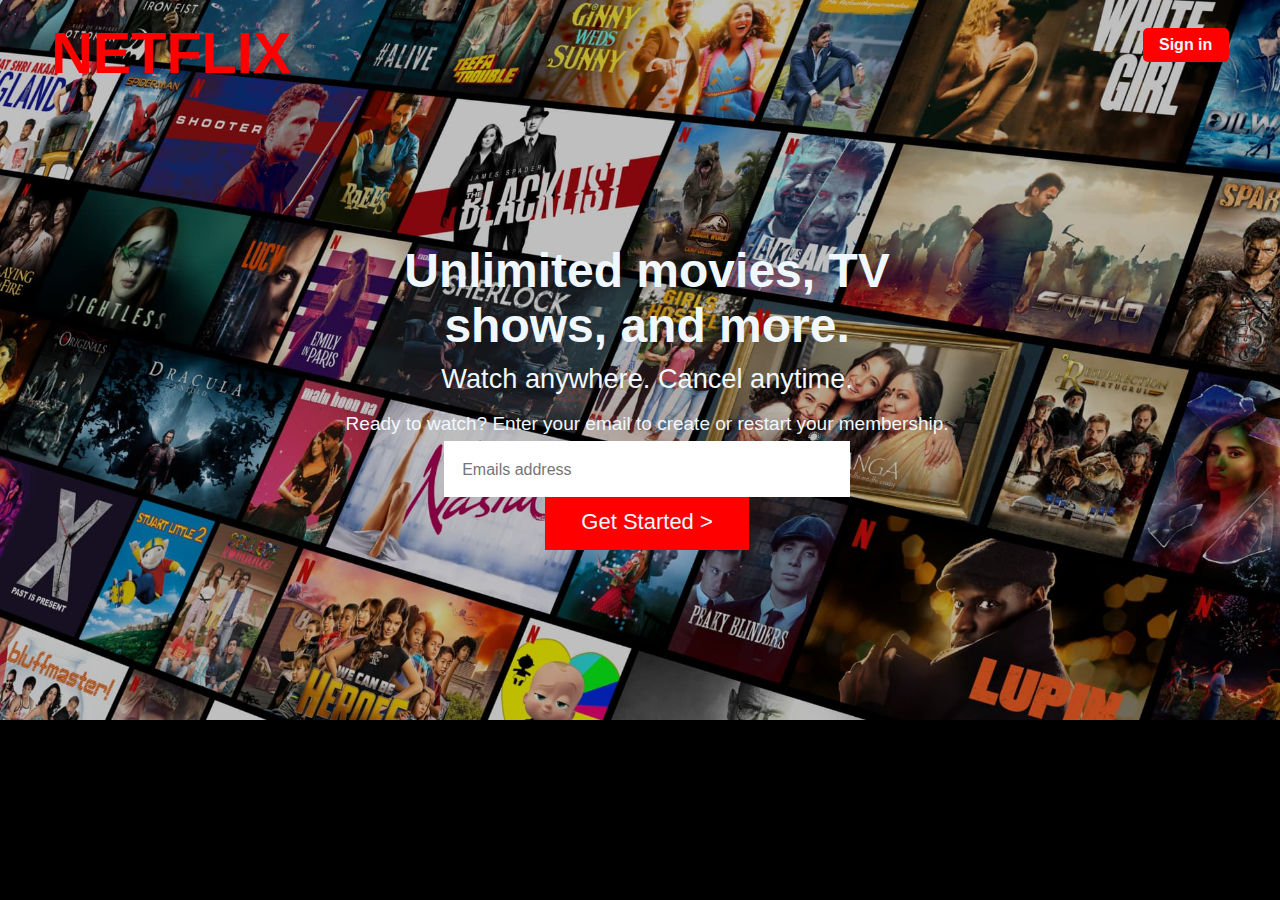
==== Project_2_Final_Exam/index.html @ 1ce71bfe "starting" ====
<!DOCTYPE html>
<html lang="en">

<head>
    <meta charset="UTF-8">
    <meta http-equiv="X-UA-Compatible" content="IE=edge">
    <meta name="viewport" content="width=device-width, initial-scale=1.0">
    <title>Netflix Pakistan - Watch TV Show, Watch Movies Online</title>
    <link rel="icon" href="images/netflix-82870.png">
    <link rel="stylesheet" href="style.css">
</head>


<div class="stater-container">

    <nav>
        <h1 class="top-left">NETFLIX</h1>
        <button class="top-right">Sign in</button>
    </nav>
    <img src="images/PK-en-20210125-popsignuptwoweeks-perspective_alpha_website_large.jpg" alt="Starter-page-image">

    <div class="center">
        <h2>Unlimited movies, TV <br> shows, and more.</h2>
        <h3>Watch anywhere. Cancel anytime.</h3>
        <p>Ready to watch? Enter your email to create or restart your membership.</p>
        <input type="email" name="email-holder" id="email" placeholder="Emails address">
        <button type="submit">Get Started > </button>
    </div>

</div>
<div></div>
<div></div>
<div></div>
<footer></footer>

<body>

</body>

</html>
---- Project_2_Final_Exam/style.css ----
*{
    margin: 0px;
    padding: 0px;
    color: aliceblue;
    box-sizing: border-box;
}
img {
  max-width: 100%;
  height: auto;
  /* filter: brightness(50%); */
}
body{
    background-color: black;
}
h1{
    display: inline;
    color: red;
}

.stater-container{
    max-width: 100%;
    height: auto;
}

nav{
    position:absolute;
    width: 96%;
    padding-top: 20px;
    padding-left: 4%;
    font-size: 1.8rem;
    font-family: sans-serif;
    font-weight: bolder;
    font-stretch: ultra-condensed;

    
}

.top-right{
    float: right;
    padding: 0.7% 1.4%;
    border-width: 0px;
    border-radius: 5px;
    font-size: 16px;
    font-weight: bold;
    margin-top: 8px;
}

button{
    background-color: red;
}

.center{
    position: absolute;
    text-align: center;
    top: 27%;
    left: 27%;
    font-family: sans-serif;
}

.center h2{
    font-size: 3rem;
}

.center h3{
    font-size: 1.7rem;
    font-weight: lighter;
    margin-top: 10px;
}

.center p{
    margin-top: 3%;
    font-size: 19px;
    margin-bottom: 1%;
}

.center input{
    border-width: 0px;
    padding: 3.3% 30% 3% 3%;
    font-size: 1rem;
}

.center button{
    border-width: 0px;
    padding: 2% 6% 2.5% 6%;
    font-size: 22px;
    
}
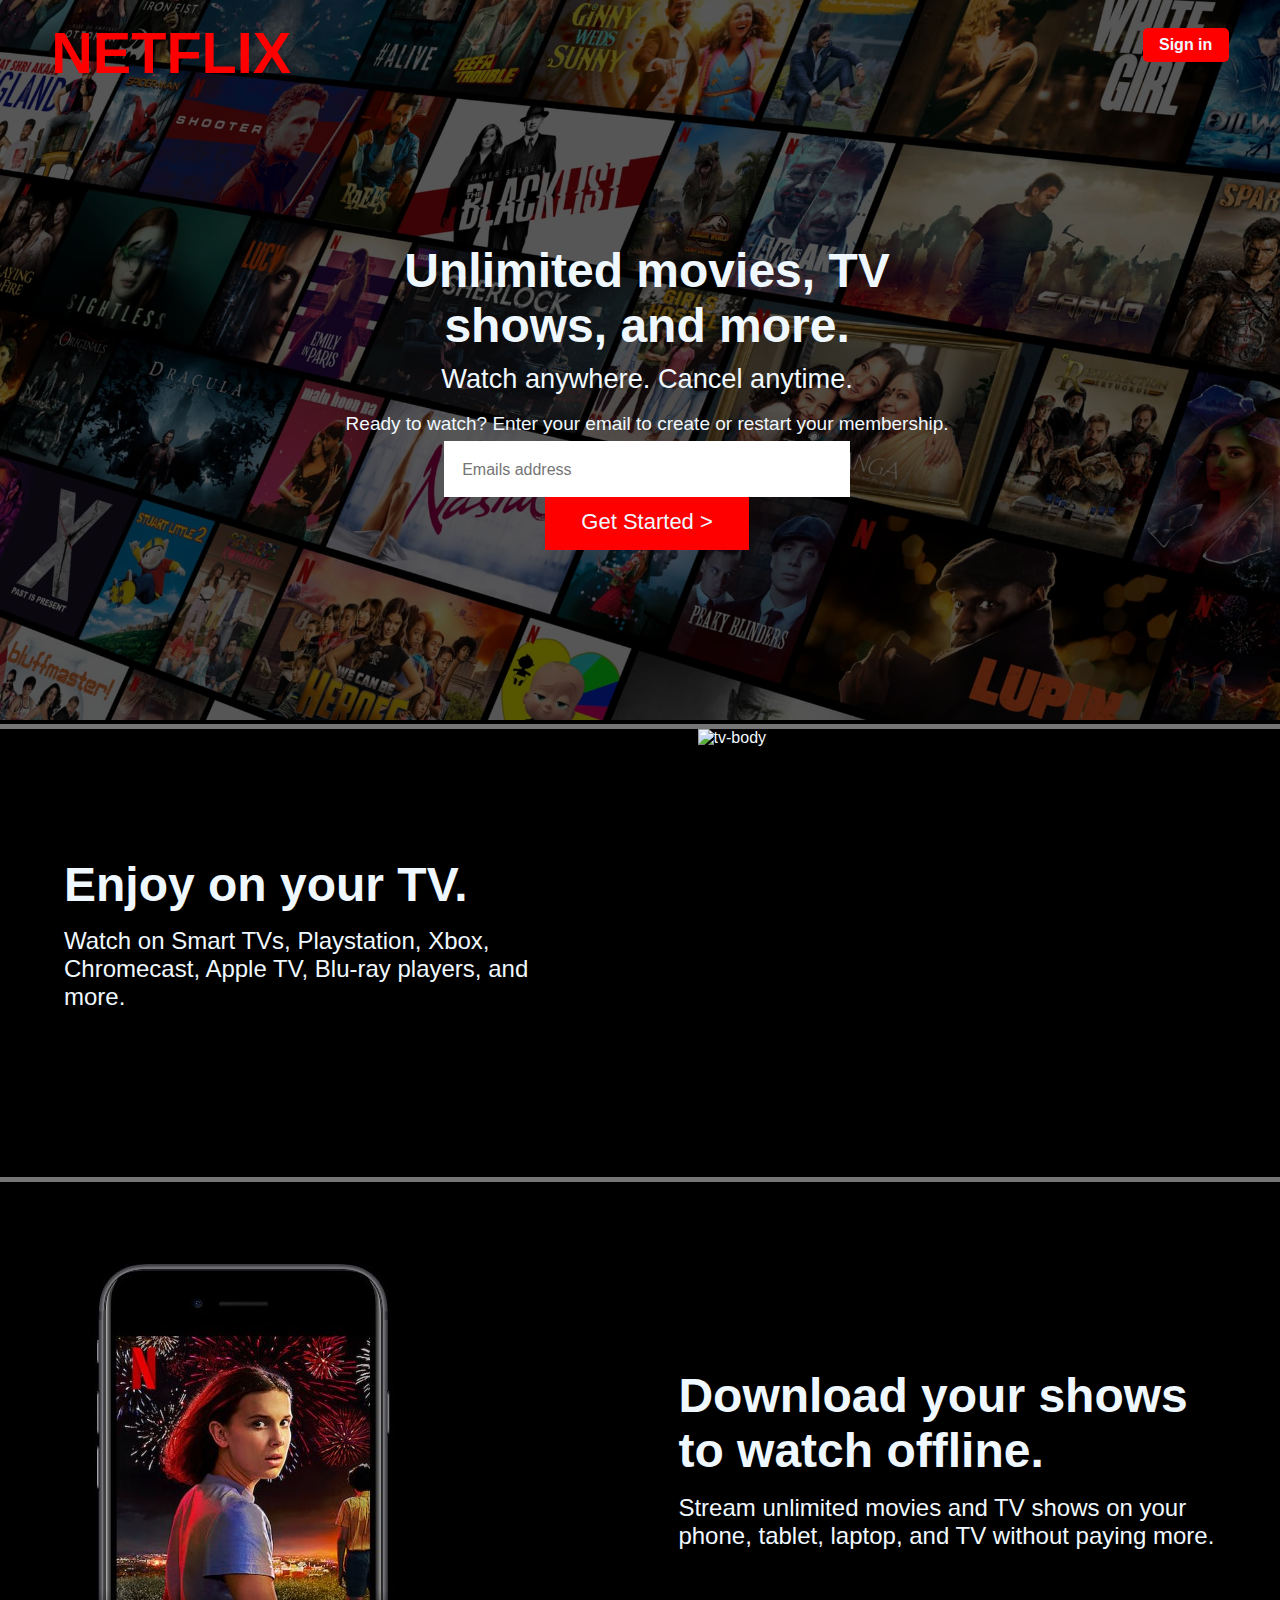
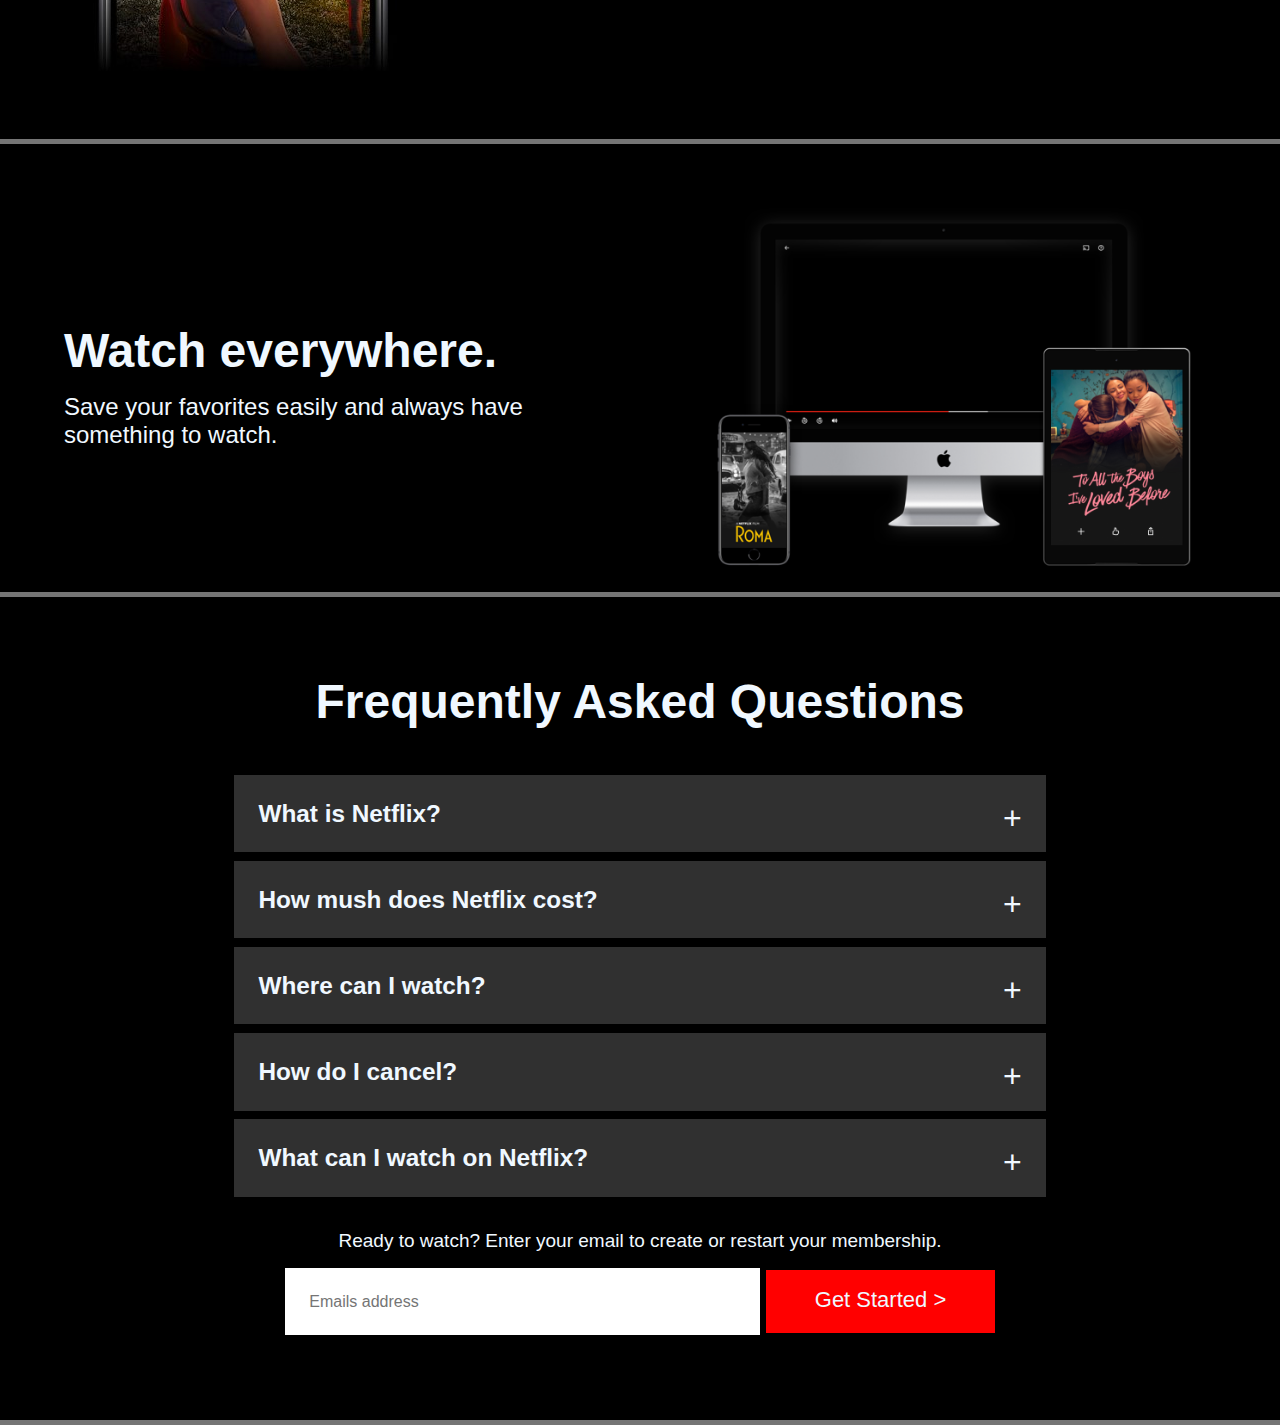
==== commit 89c34344: "starting" ====
--- a/Project_2_Final_Exam/index.html
+++ b/Project_2_Final_Exam/index.html
@@ -10,31 +10,91 @@
     <link rel="stylesheet" href="style.css">
 </head>
 
+<body>
+    <div class="stater-container">
+        <img id="backgroud-img" src="images/PK-en-20210125-popsignuptwoweeks-perspective_alpha_website_large.jpg"
+            alt="Starter-page-image">
+        <nav>
+            <h1 class="top-left">NETFLIX</h1>
+            <button class="top-right">Sign in</button>
+        </nav>
+        <div class="center">
 
-<div class="stater-container">
+            <h2>Unlimited movies, TV <br> shows, and more.</h2>
+            <h3>Watch anywhere. Cancel anytime.</h3>
+            <p>Ready to watch? Enter your email to create or restart your membership.</p>
+            <input type="email" name="email-holder" id="email" placeholder="Emails address">
+            <a href="index.html"><button type="submit">Get Started > </button></a>
+        </div>
+    </div>
+    <hr>
+    <div class="enjoy-tv">
+        <div class="left">
+            <h2>Enjoy on your TV.</h2>
+            <p>Watch on Smart TVs, Playstation, Xbox, Chromecast, Apple TV, Blu-ray players, and more.</p>
+        </div>
+        <div class="right">
+            <video autoplay loop src="videos/Netflix Pakistan - Watch TV Shows Online, Watch Movies Online.m4v"></video>
+            <img src="images/tv.png" alt="tv-body">
+        </div>
+    </div>
+    <hr>
+    <div class="mobile-tv">
+        <div class="mobile-left">
+            <img src="images/mobile-0819.jpg" alt="mobile">
+        </div>
+        <div class="mobile-right ">
+            <h2>Download your shows to watch offline.</h2>
+            <p>Stream unlimited movies and TV shows on your phone, tablet, laptop, and TV without paying more.</p>
 
-    <nav>
-        <h1 class="top-left">NETFLIX</h1>
-        <button class="top-right">Sign in</button>
-    </nav>
-    <img src="images/PK-en-20210125-popsignuptwoweeks-perspective_alpha_website_large.jpg" alt="Starter-page-image">
+        </div>
+    </div>
+    <hr>
+    <div class="enjoy-tv watch-everyware">
+        <div class="left">
+            <h2>Watch everywhere.</h2>
+            <p>Save your favorites easily and always have something to watch.</p>
+        </div>
+        <div class="right mac-tv">
+            <video autoplay loop
+                src="videos/Netflix Pakistan - Watch TV Shows Online, Watch Movies Online_2.m4v"></video>
+            <img src="images/device-pile.png" alt="mac-tv">
+        </div>
+    </div>
+    <hr>
+    <div class="FAQ">
+        <h2>Frequently Asked Questions</h2>
+        <div class="wrapper">
+            <div>
+                <h3>What is Netflix?</h3>
+                <div class="sign">+</div>
+            </div>
+            <div>
+                <h3>How mush does Netflix cost?</h3>
+                <div class="sign">+</div>
+            </div>
+            <div>
+                <h3>Where can I watch?</h3>
+                <div class="sign">+</div>
+            </div>
+            <div>
+                <h3>How do I cancel?</h3>
+                <div class="sign">+</div>
+            </div>
+            <div>
+                <h3>What can I watch on Netflix?</h3>
+                <div class="sign">+</div>
+            </div>
 
-    <div class="center">
-        <h2>Unlimited movies, TV <br> shows, and more.</h2>
-        <h3>Watch anywhere. Cancel anytime.</h3>
-        <p>Ready to watch? Enter your email to create or restart your membership.</p>
-        <input type="email" name="email-holder" id="email" placeholder="Emails address">
-        <button type="submit">Get Started > </button>
+            <p>Ready to watch? Enter your email to create or restart your membership.</p>
+            <div class="center-feild">
+                <input type="email" name="email-holder" id="email" placeholder="Emails address">
+                <a href="index.html"><button type="submit">Get Started > </button></a>
+            </div>
+        </div>
     </div>
-
-</div>
-<div></div>
-<div></div>
-<div></div>
-<footer></footer>
-
-<body>
-
+    <hr>
+    <footer></footer>
 </body>
 
 </html>--- a/Project_2_Final_Exam/style.css
+++ b/Project_2_Final_Exam/style.css
@@ -4,14 +4,18 @@
     color: aliceblue;
     box-sizing: border-box;
 }
-img {
+
+#backgroud-img {
   max-width: 100%;
   height: auto;
-  /* filter: brightness(50%); */
-}
+  filter: brightness(45%);
+}
+
 body{
     background-color: black;
-}
+    font-family: sans-serif;
+}
+
 h1{
     display: inline;
     color: red;
@@ -28,11 +32,9 @@
     padding-top: 20px;
     padding-left: 4%;
     font-size: 1.8rem;
-    font-family: sans-serif;
     font-weight: bolder;
     font-stretch: ultra-condensed;
-
-    
+    top: 0%;
 }
 
 .top-right{
@@ -49,12 +51,15 @@
     background-color: red;
 }
 
+button:hover{
+    cursor: pointer;
+}
+
 .center{
     position: absolute;
     text-align: center;
     top: 27%;
     left: 27%;
-    font-family: sans-serif;
 }
 
 .center h2{
@@ -77,11 +82,193 @@
     border-width: 0px;
     padding: 3.3% 30% 3% 3%;
     font-size: 1rem;
+    color: black;
 }
 
 .center button{
     border-width: 0px;
     padding: 2% 6% 2.5% 6%;
     font-size: 22px;
+}
+
+hr{
+    position: relative;
+    height: 5px;
+    border: 0px;
+    background-color: #757575;
+}
+
+/* .enjoy-tv{
+    position: relative;
+}
+
+.enjoy-tv .left{
+    width: 40%;
+    float: left;
+    margin-left: 5%;
+    margin-top: 10%;
+}
+
+.left h2{
+    font-size: 3rem;
+    margin-bottom: 3%;
+}
+.left p{
+    font-size: 1.5rem;
+}
+.enjoy-tv .right{
+    width: 50%;
+    float: right;
+}
+.right img{
+    width: 85%;
+    margin-left: 5%;
+}
+
+.right video{
+    position: absolute;
+    width:30% ;
+    margin-top: 6.8%;
+    margin-left: 9%;
+} */
+
+.enjoy-tv{
+    position: relative;
+    margin-bottom: 35%;
+}
+
+.enjoy-tv .left{
+    width: 40%;
+    float: left;
+    margin-left: 5%;
+    margin-top: 10%;
+}
+
+.left h2{
+    font-size: 3rem;
+    margin-bottom: 3%;
+}
+
+.left p{
+    font-size: 1.5rem;
+}
+
+.enjoy-tv .right{
+    width: 50%;
+    float: right;
+}
+
+.right video{
+    width:59% ;
+    margin-top: 11%;
+    margin-left: 20%;
+}
+
+.right img{
+    position: absolute;
+    width: 40%;
+    margin-left: -35%;
+}
+/* 2nd */
+
+.mac-tv video{
+    width:55% ;
+    margin-top: 17%;
+}
+
+.mac-tv img{
+    margin-top: 4%;
+    width: 43%;
+    margin-left: -35%;
+}
+
+.watch-everyware .left{
+    margin-top: 14%;
+}
+
+/* 3rd */
+.mobile-tv{
+    position: relative; 
+    margin-bottom: 5%;
+}
+
+.mobile-right h2{
+    font-size: 3rem;
+    margin-bottom: 3%;
+}
+
+.mobile-right p{
+    font-size: 1.5rem;
+}
+
+.mobile-right{
+    float: right;
+    width: 42%;
+    margin-right: 5%;
+    margin-top: -24%;
+}
+
+.mobile-left img{
+    margin-top: 6%;
+    margin-left: 6%;
+}
+
+/* FAQ portion*/
+.FAQ{
+    padding: 6% 5%;
+   
+}
+
+.FAQ h2{
+    font-size: 3rem;
+    text-align: center;
+}
+
+.wrapper {
+    margin: 4% 14% 0% 14%;
+}
+
+.wrapper h3, .sign {
+    display: inline;
+}
+
+.wrapper div{
+    background-color: #303030;
+    padding: 3%;
+    margin: 1%;
+    font-size: 1.3rem;
+}
+
+.wrapper .sign{
+    float: right;
+    margin: 0px;
+    padding: 0px;
+    font-size: 2rem;
+    background: none;
+}
+
+.FAQ p{
+    margin-top: 4%;
+    font-size: 19px;
+    margin-bottom: 2%;
+    text-align: center;
+}
+
+.FAQ input{
+    border-width: 0px;
+    padding: 3% 30% 3% 3%;
+    font-size: 1rem;
+    color: black;
     
 }
+.FAQ .center-feild{
+    padding: 0px;
+    background: none;
+    text-align: center;
+}
+
+.FAQ button{
+    border-width: 0px;
+    padding: 2% 6% 2.5% 6%;
+    font-size: 22px;
+}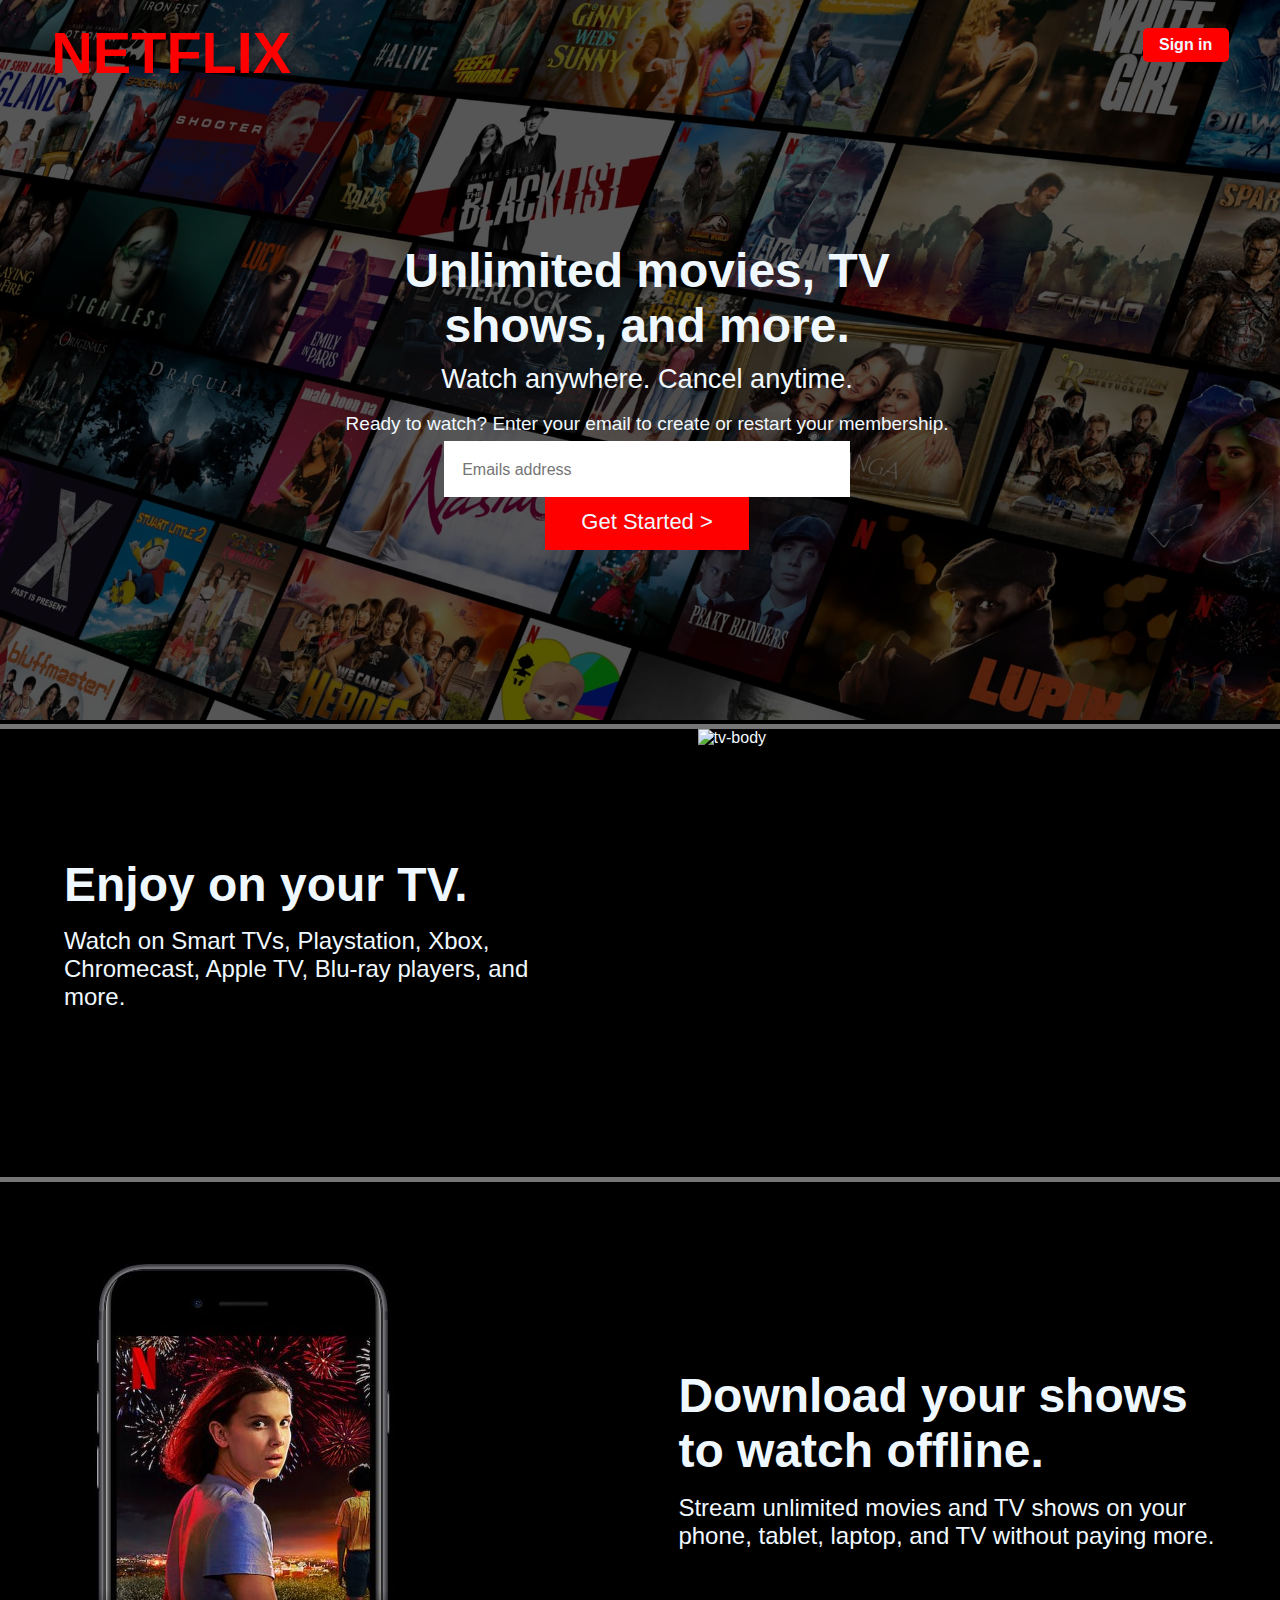
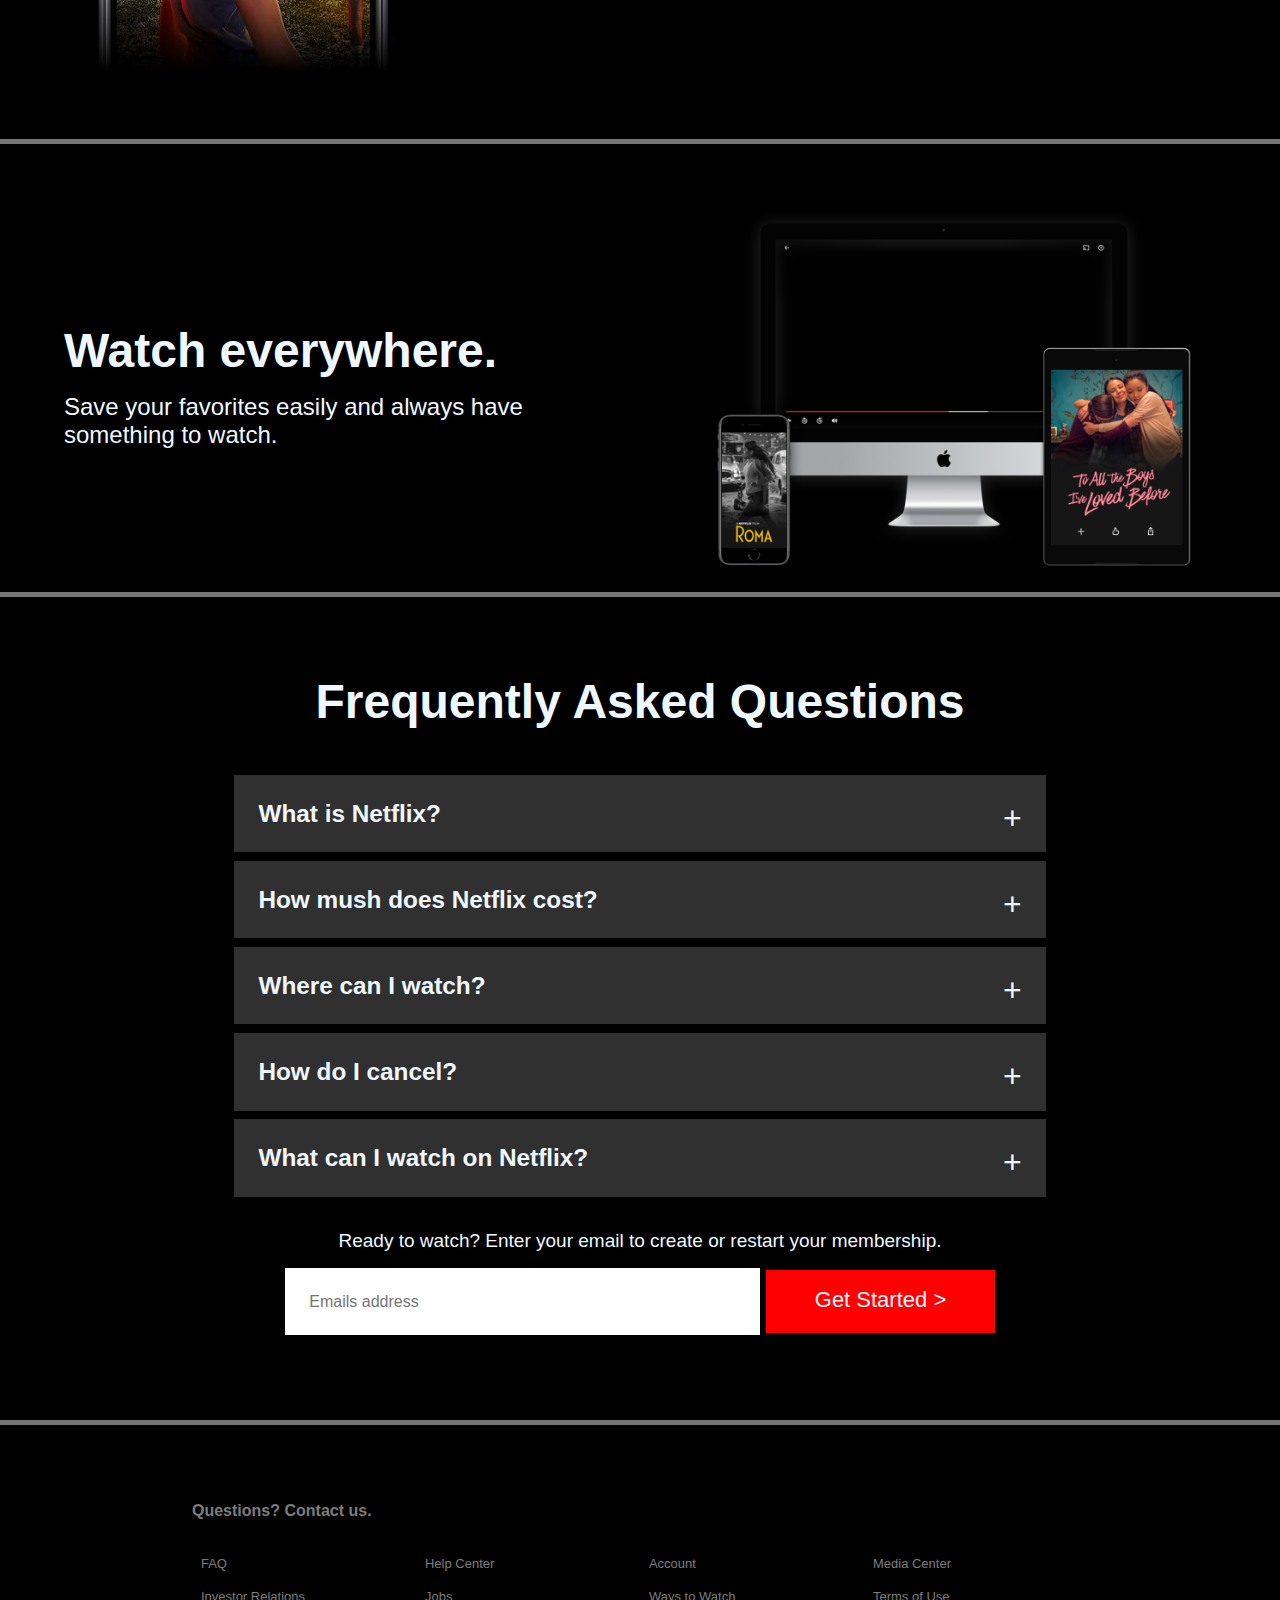
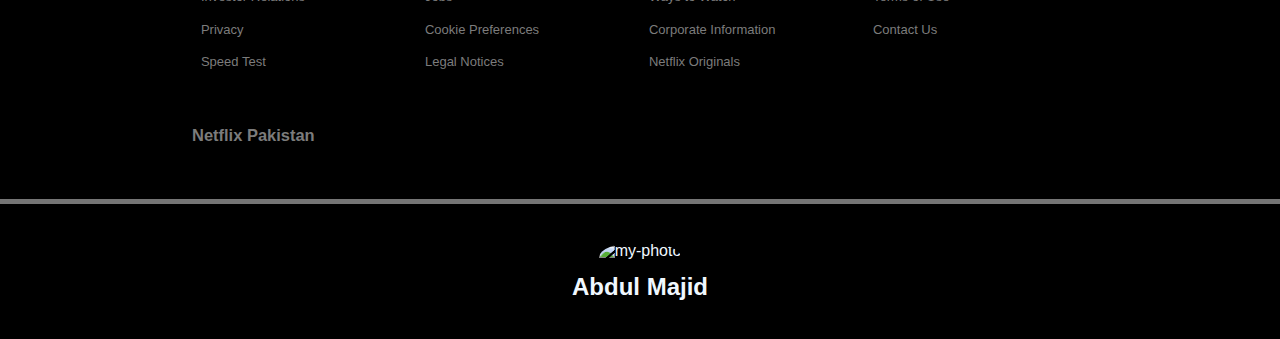
==== commit b14638a4: "Starter" ====
--- a/Project_2_Final_Exam/index.html
+++ b/Project_2_Final_Exam/index.html
@@ -11,90 +11,124 @@
 </head>
 
 <body>
-    <div class="stater-container">
-        <img id="backgroud-img" src="images/PK-en-20210125-popsignuptwoweeks-perspective_alpha_website_large.jpg"
-            alt="Starter-page-image">
-        <nav>
-            <h1 class="top-left">NETFLIX</h1>
-            <button class="top-right">Sign in</button>
-        </nav>
-        <div class="center">
+    <div class="main-content">
+        <div class="stater-container">
+            <img id="backgroud-img" src="images/PK-en-20210125-popsignuptwoweeks-perspective_alpha_website_large.jpg"
+                alt="Starter-page-image">
+            <nav>
+                <h1 class="top-left">NETFLIX</h1>
+                <button class="top-right">Sign in</button>
+            </nav>
+            <div class="center">
 
-            <h2>Unlimited movies, TV <br> shows, and more.</h2>
-            <h3>Watch anywhere. Cancel anytime.</h3>
-            <p>Ready to watch? Enter your email to create or restart your membership.</p>
-            <input type="email" name="email-holder" id="email" placeholder="Emails address">
-            <a href="index.html"><button type="submit">Get Started > </button></a>
-        </div>
-    </div>
-    <hr>
-    <div class="enjoy-tv">
-        <div class="left">
-            <h2>Enjoy on your TV.</h2>
-            <p>Watch on Smart TVs, Playstation, Xbox, Chromecast, Apple TV, Blu-ray players, and more.</p>
-        </div>
-        <div class="right">
-            <video autoplay loop src="videos/Netflix Pakistan - Watch TV Shows Online, Watch Movies Online.m4v"></video>
-            <img src="images/tv.png" alt="tv-body">
-        </div>
-    </div>
-    <hr>
-    <div class="mobile-tv">
-        <div class="mobile-left">
-            <img src="images/mobile-0819.jpg" alt="mobile">
-        </div>
-        <div class="mobile-right ">
-            <h2>Download your shows to watch offline.</h2>
-            <p>Stream unlimited movies and TV shows on your phone, tablet, laptop, and TV without paying more.</p>
-
-        </div>
-    </div>
-    <hr>
-    <div class="enjoy-tv watch-everyware">
-        <div class="left">
-            <h2>Watch everywhere.</h2>
-            <p>Save your favorites easily and always have something to watch.</p>
-        </div>
-        <div class="right mac-tv">
-            <video autoplay loop
-                src="videos/Netflix Pakistan - Watch TV Shows Online, Watch Movies Online_2.m4v"></video>
-            <img src="images/device-pile.png" alt="mac-tv">
-        </div>
-    </div>
-    <hr>
-    <div class="FAQ">
-        <h2>Frequently Asked Questions</h2>
-        <div class="wrapper">
-            <div>
-                <h3>What is Netflix?</h3>
-                <div class="sign">+</div>
-            </div>
-            <div>
-                <h3>How mush does Netflix cost?</h3>
-                <div class="sign">+</div>
-            </div>
-            <div>
-                <h3>Where can I watch?</h3>
-                <div class="sign">+</div>
-            </div>
-            <div>
-                <h3>How do I cancel?</h3>
-                <div class="sign">+</div>
-            </div>
-            <div>
-                <h3>What can I watch on Netflix?</h3>
-                <div class="sign">+</div>
-            </div>
-
-            <p>Ready to watch? Enter your email to create or restart your membership.</p>
-            <div class="center-feild">
+                <h2>Unlimited movies, TV <br> shows, and more.</h2>
+                <h3>Watch anywhere. Cancel anytime.</h3>
+                <p>Ready to watch? Enter your email to create or restart your membership.</p>
                 <input type="email" name="email-holder" id="email" placeholder="Emails address">
                 <a href="index.html"><button type="submit">Get Started > </button></a>
             </div>
         </div>
+        <hr>
+        <div class="enjoy-tv">
+            <div class="left">
+                <h2>Enjoy on your TV.</h2>
+                <p>Watch on Smart TVs, Playstation, Xbox, Chromecast, Apple TV, Blu-ray players, and more.</p>
+            </div>
+            <div class="right">
+                <video autoplay loop
+                    src="videos/Netflix Pakistan - Watch TV Shows Online, Watch Movies Online.m4v"></video>
+                <img src="images/tv.png" alt="tv-body">
+            </div>
+        </div>
+        <hr>
+        <div class="mobile-tv">
+            <div class="mobile-left">
+                <img src="images/mobile-0819.jpg" alt="mobile">
+            </div>
+            <div class="mobile-right ">
+                <h2>Download your shows to watch offline.</h2>
+                <p>Stream unlimited movies and TV shows on your phone, tablet, laptop, and TV without paying more.</p>
+
+            </div>
+        </div>
+        <hr>
+        <div class="enjoy-tv watch-everyware">
+            <div class="left">
+                <h2>Watch everywhere.</h2>
+                <p>Save your favorites easily and always have something to watch.</p>
+            </div>
+            <div class="right mac-tv">
+                <video autoplay loop
+                    src="videos/Netflix Pakistan - Watch TV Shows Online, Watch Movies Online_2.m4v"></video>
+                <img src="images/device-pile.png" alt="mac-tv">
+            </div>
+        </div>
+        <hr>
+        <div class="FAQ">
+            <h2>Frequently Asked Questions</h2>
+            <div class="wrapper">
+                <div>
+                    <h3>What is Netflix?</h3>
+                    <div class="sign">+</div>
+                </div>
+                <div>
+                    <h3>How mush does Netflix cost?</h3>
+                    <div class="sign">+</div>
+                </div>
+                <div>
+                    <h3>Where can I watch?</h3>
+                    <div class="sign">+</div>
+                </div>
+                <div>
+                    <h3>How do I cancel?</h3>
+                    <div class="sign">+</div>
+                </div>
+                <div>
+                    <h3>What can I watch on Netflix?</h3>
+                    <div class="sign">+</div>
+                </div>
+
+                <p>Ready to watch? Enter your email to create or restart your membership.</p>
+                <div class="center-feild">
+                    <input type="email" name="email-holder" id="email-same" placeholder="Emails address">
+                    <a href="index.html"><button type="submit">Get Started > </button></a>
+                </div>
+            </div>
+        </div>
+        <hr>
+        <footer>
+            <div class="wrapper-footer">
+                <h4><a href="#">Questions? Contact us.</a></h4>
+                <ul>
+                    <li class="col-4 col-3 col-2"><a href="#">FAQ</a></li>
+                    <li class="col-4 col-3 col-2"><a href="#">Help Center</a></li>
+                    <li class="col-4 col-3 col-2"><a href="#">Account</a></li>
+                    <li class="col-4 col-3 col-2"><a href="#">Media Center</a></li>
+                    <li class="col-4 col-3 col-2"><a href="#">Investor Relations</a></li>
+                    <li class="col-4 col-3 col-2"><a href="#">Jobs</a></li>
+                    <li class="col-4 col-3 col-2"><a href="#">Ways to Watch</a></li>
+                    <li class="col-4 col-3 col-2"><a href="#">Terms of Use</a></li>
+                    <li class="col-4 col-3 col-2"><a href="#">Privacy</a></li>
+                    <li class="col-4 col-3 col-2"><a href="#">Cookie Preferences</a></li>
+                    <li class="col-4 col-3 col-2"><a href="#">Corporate Information</a></li>
+                    <li class="col-4 col-3 col-2"><a href="#">Contact Us</a></li>
+                    <li class="col-4 col-3 col-2"><a href="#">Speed Test</a></li>
+                    <li class="col-4 col-3 col-2"><a href="#">Legal Notices</a></li>
+                    <li class="col-4 col-3 col-2"><a href="#">Netflix Originals</a></li>
+                </ul>
+                <h5>Netflix Pakistan</h5>
+            </div>
+        </footer>
+        <hr>
+        <div class="credit">
+            <img id="Profile-Id" src="images/IMG_20181231_171352.jpg" alt="my-photo">
+            <h2>Abdul Majid</h2>
+        </div>
     </div>
-    <hr>
-    <footer></footer>
+    <div align="center" class="min-screen-message">
+        <h1>Your Screen size is less then 932px </h1>
+        <p>this website show content only when screen size is greater then 932px</p>
+    </div>
 </body>
 
 </html>--- a/Project_2_Final_Exam/style.css
+++ b/Project_2_Final_Exam/style.css
@@ -3,6 +3,13 @@
     padding: 0px;
     color: aliceblue;
     box-sizing: border-box;
+}
+
+@media (min-width: 933px) {
+    .min-screen-message{
+        display: none;
+    }
+    
 }
 
 #backgroud-img {
@@ -271,4 +278,82 @@
     border-width: 0px;
     padding: 2% 6% 2.5% 6%;
     font-size: 22px;
-}+}
+
+/* Footer */
+
+footer{
+    margin: 0% 5%;
+    padding: 6% 10% 0% 10%;
+}
+
+.wrapper-footer{
+    padding-bottom: 6%;
+}
+
+footer li , a, ul ,h5{
+    text-decoration: none;
+    list-style: none;
+    color: #7c7c7c;
+}
+
+footer li{
+    padding: 1%;
+    font-size: small;
+}
+
+footer h4{
+    padding-bottom: 3%;
+}
+
+footer h5{
+    font-size: 1.03rem;
+    display: block;
+    padding-top: 20%;
+}
+
+@media (min-width: 774px) {
+    .col-3{
+        width: 25%;
+        float: left;
+    }
+}
+
+@media (min-width: 500px) and (max-width: 773px) {
+    .col-3{
+        width: 33.3%;
+        float: left;
+    }
+
+    li{
+        margin: 2%;
+    }
+}
+
+.credit{
+    /* display: inline; */
+    /* padding: 10%;
+    margin-top: 10%; */
+    text-align: center;
+    /* display: inline; */
+}
+
+#Profile-Id{
+    width: 5%;
+    height: auto;
+    border-radius: 50%;
+    margin-top: 3%;
+    padding-bottom: 1%;
+    /* display: inline; */
+}
+
+.credit h2{
+    margin-bottom: 3% ;
+}
+
+@media (max-width: 932px) {
+    .main-content{
+        display: none;
+    }
+    
+}
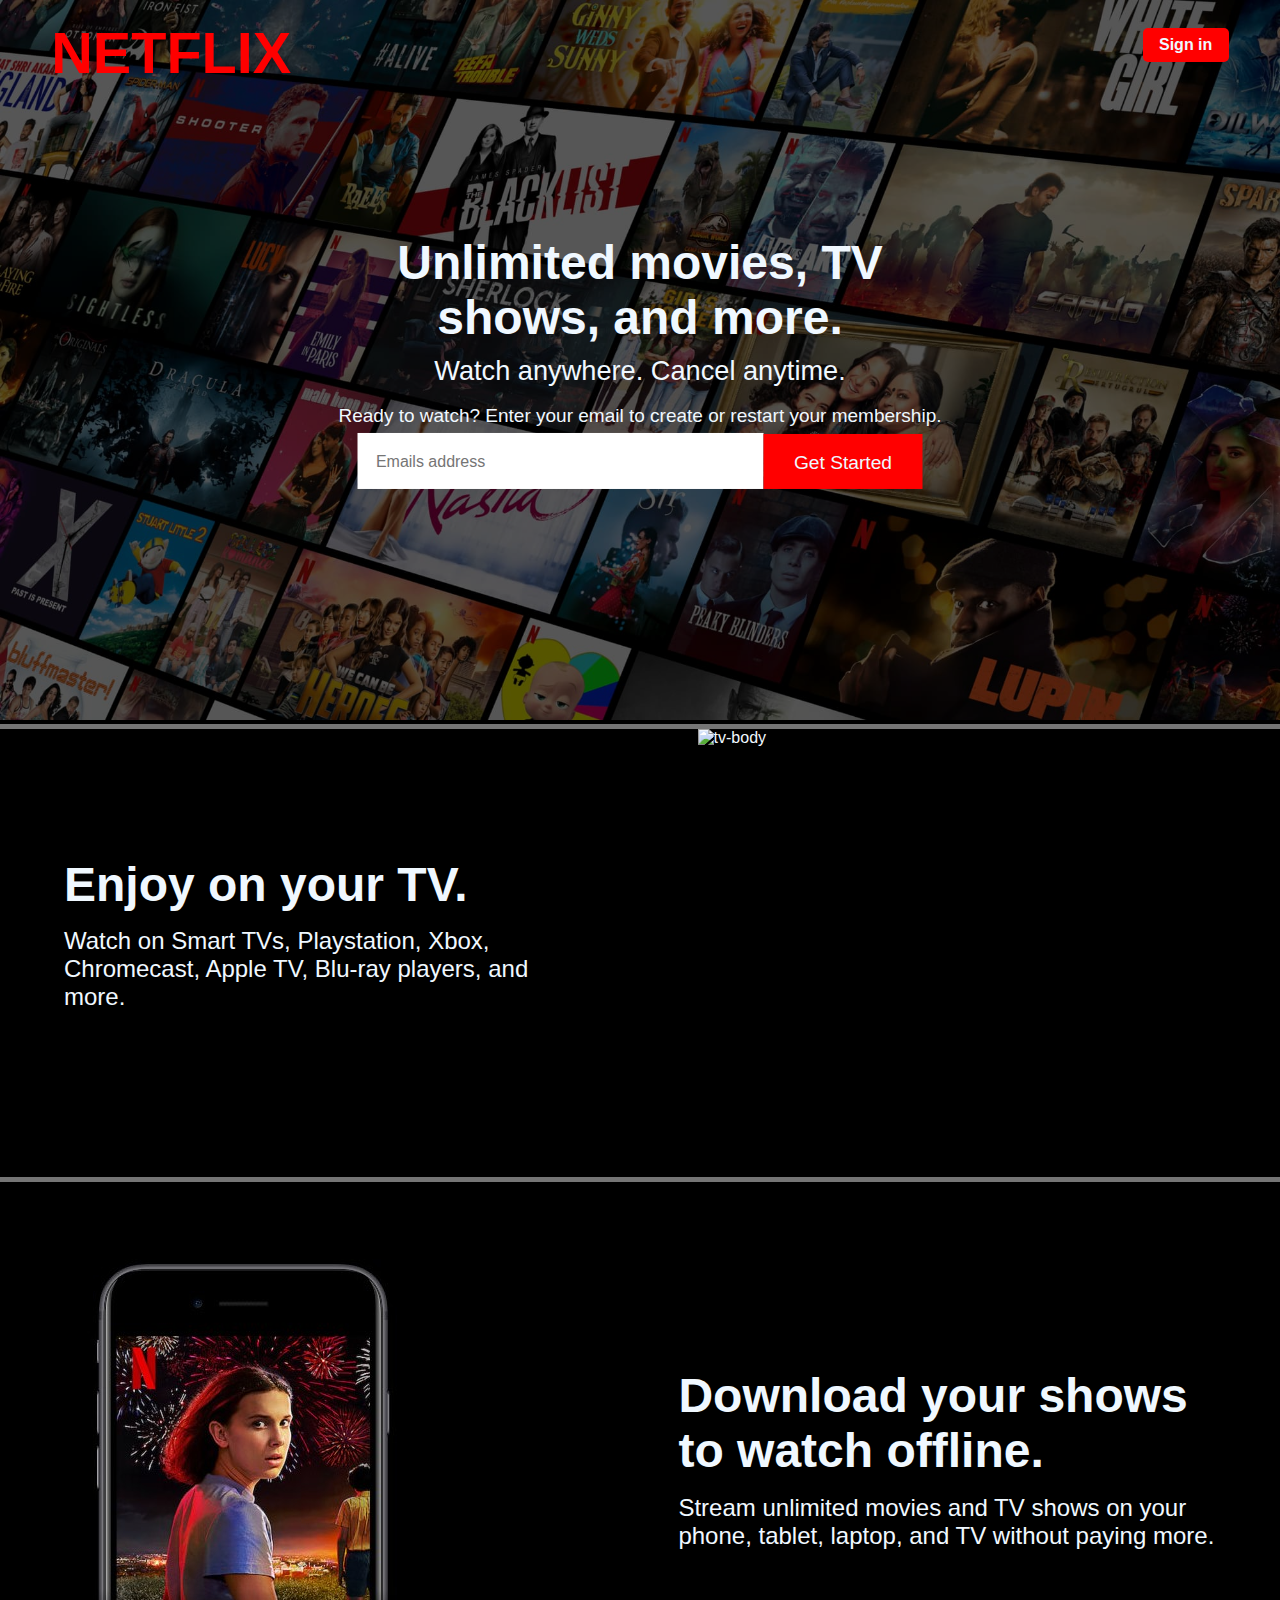
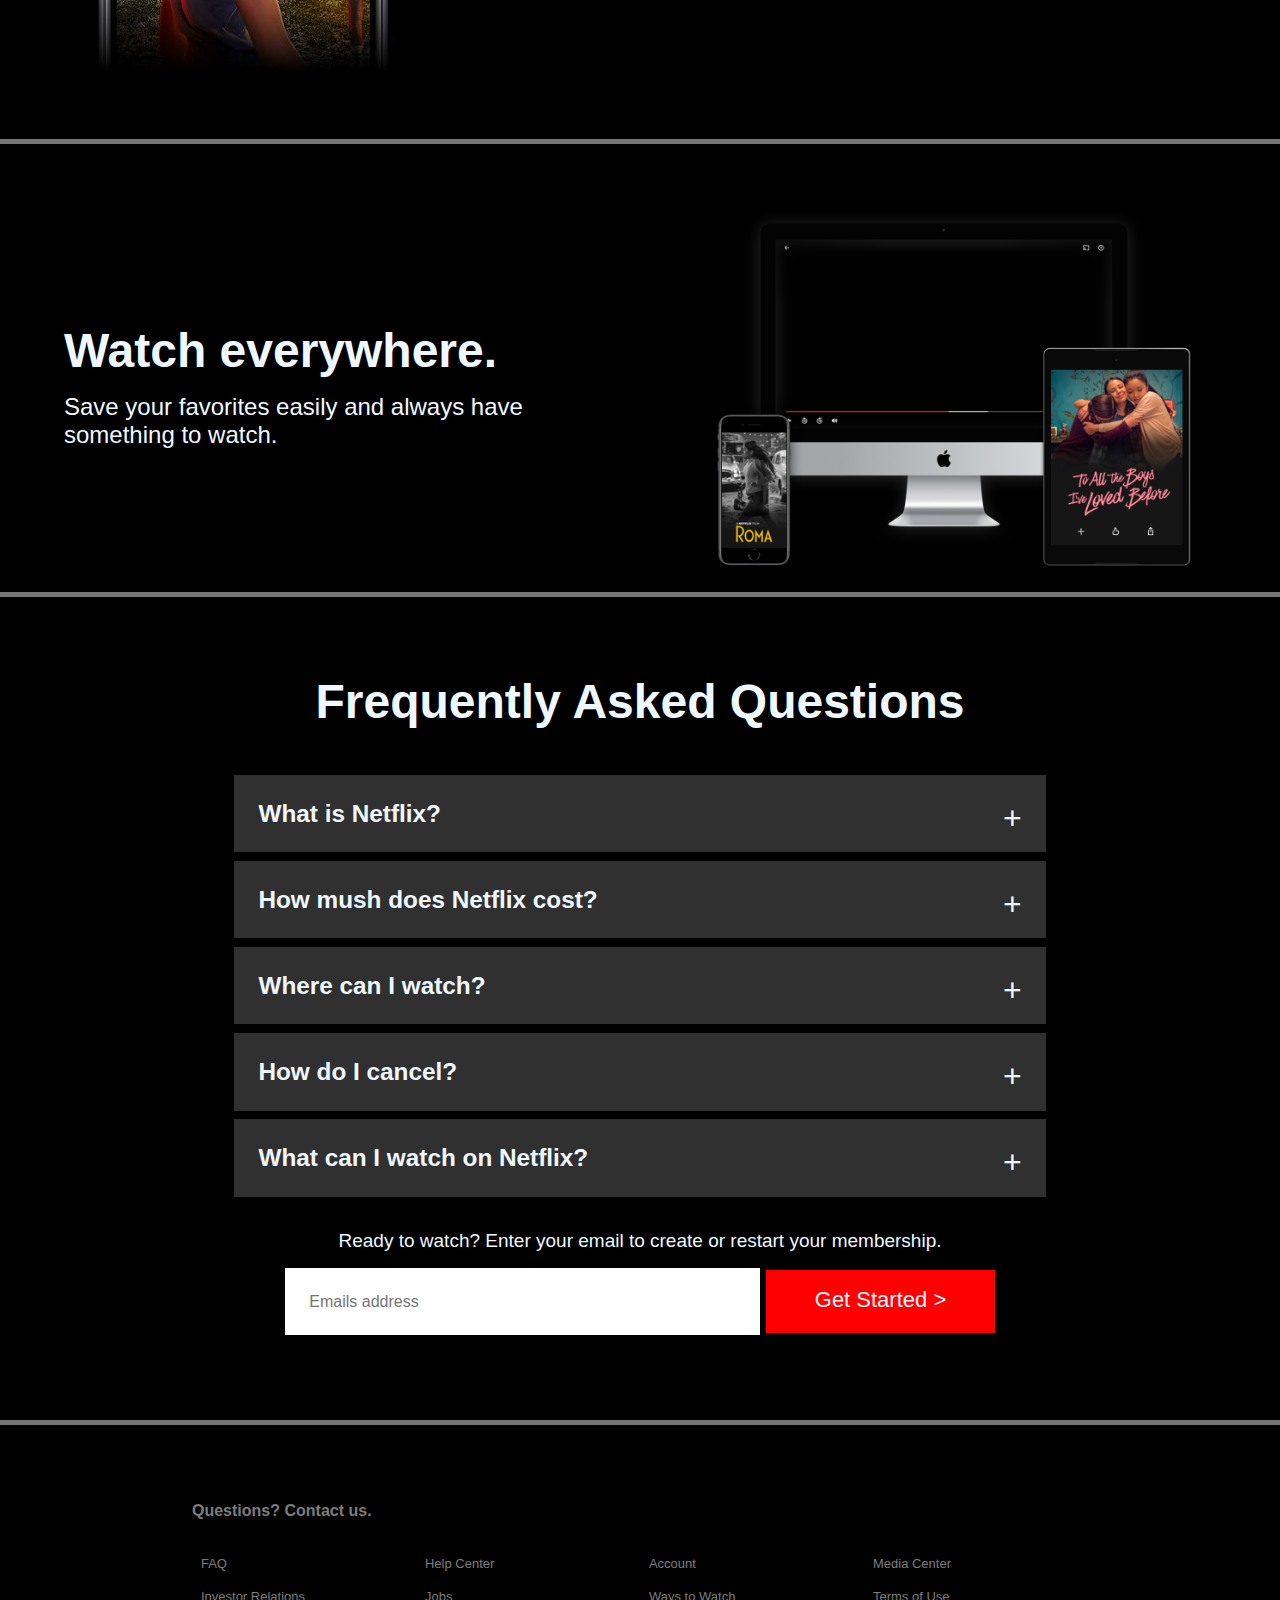
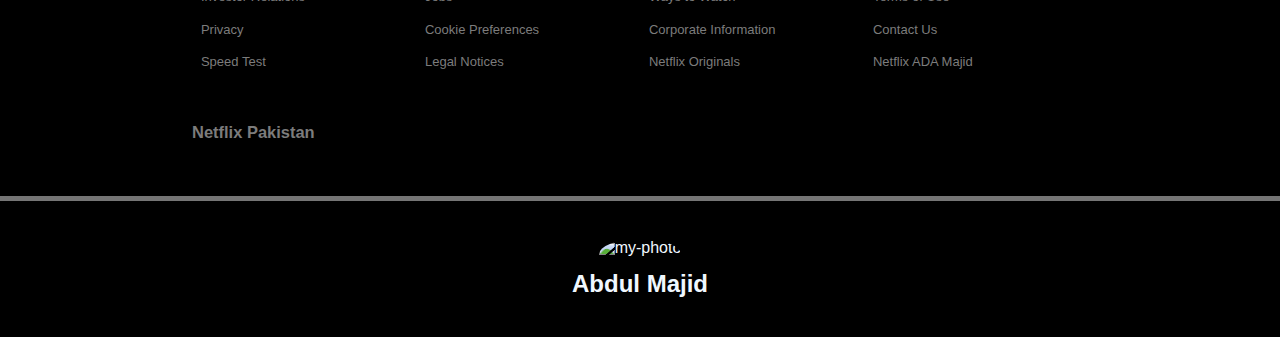
==== commit 729240c7: "make css folder and move css file in it" ====
--- a/Project_2_Final_Exam/index.html
+++ b/Project_2_Final_Exam/index.html
@@ -1,134 +1,214 @@
 <!DOCTYPE html>
 <html lang="en">
+    <head>
+        <meta charset="UTF-8" />
+        <meta http-equiv="X-UA-Compatible" content="IE=edge" />
+        <meta name="viewport" content="width=device-width, initial-scale=1.0" />
+        <title>Netflix Pakistan - Watch TV Show, Watch Movies Online</title>
+        <script
+            src="https://kit.fontawesome.com/26b3f70576.js"
+            crossorigin="anonymous"
+        ></script>
+        <link rel="icon" href="./images/netflix-82870.png" />
+        <link rel="stylesheet" href="./css/style.css" />
+    </head>
 
-<head>
-    <meta charset="UTF-8">
-    <meta http-equiv="X-UA-Compatible" content="IE=edge">
-    <meta name="viewport" content="width=device-width, initial-scale=1.0">
-    <title>Netflix Pakistan - Watch TV Show, Watch Movies Online</title>
-    <link rel="icon" href="images/netflix-82870.png">
-    <link rel="stylesheet" href="style.css">
-</head>
+    <body>
+        <div class="main-content">
+            <div class="stater-container rel">
+                <img
+                    id="backgroud-img"
+                    src="./images/PK-en-20210125-popsignuptwoweeks-perspective_alpha_website_large.jpg"
+                    alt="Starter-page-image"
+                />
+                <nav>
+                    <h1 class="top-left">NETFLIX</h1>
+                    <button class="top-right">Sign in</button>
+                </nav>
+                <div class="center abs">
+                    <h2>
+                        Unlimited movies, TV <br />
+                        shows, and more.
+                    </h2>
+                    <h3>Watch anywhere. Cancel anytime.</h3>
+                    <p>
+                        Ready to watch? Enter your email to create or restart
+                        your membership.
+                    </p>
+                    <div class="flex-model flex-sb flex-c">
+                        <input
+                            type="email"
+                            name="email-holder"
+                            id="email"
+                            placeholder="Emails address"
+                        />
 
-<body>
-    <div class="main-content">
-        <div class="stater-container">
-            <img id="backgroud-img" src="images/PK-en-20210125-popsignuptwoweeks-perspective_alpha_website_large.jpg"
-                alt="Starter-page-image">
-            <nav>
-                <h1 class="top-left">NETFLIX</h1>
-                <button class="top-right">Sign in</button>
-            </nav>
-            <div class="center">
+                        <button type="submit">
+                            Get Started
+                            <i class="fa-solid fa-angle-right"></i>
+                        </button>
+                    </div>
+                </div>
+            </div>
+            <hr />
+            <div class="enjoy-tv">
+                <div class="left">
+                    <h2>Enjoy on your TV.</h2>
+                    <p>
+                        Watch on Smart TVs, Playstation, Xbox, Chromecast, Apple
+                        TV, Blu-ray players, and more.
+                    </p>
+                </div>
+                <div class="right">
+                    <video
+                        autoplay
+                        loop
+                        src="./videos/Netflix Pakistan - Watch TV Shows Online, Watch Movies Online.m4v"
+                    ></video>
+                    <img src="./images/tv.png" alt="tv-body" />
+                </div>
+            </div>
+            <hr />
+            <div class="mobile-tv">
+                <div class="mobile-left">
+                    <img src="./images/mobile-0819.jpg" alt="mobile" />
+                </div>
+                <div class="mobile-right">
+                    <h2>Download your shows to watch offline.</h2>
+                    <p>
+                        Stream unlimited movies and TV shows on your phone,
+                        tablet, laptop, and TV without paying more.
+                    </p>
+                </div>
+            </div>
+            <hr />
+            <div class="enjoy-tv watch-everyware">
+                <div class="left">
+                    <h2>Watch everywhere.</h2>
+                    <p>
+                        Save your favorites easily and always have something to
+                        watch.
+                    </p>
+                </div>
+                <div class="right mac-tv">
+                    <video
+                        autoplay
+                        loop
+                        src="./videos/Netflix Pakistan - Watch TV Shows Online, Watch Movies Online_2.m4v"
+                    ></video>
+                    <img src="./images/device-pile.png" alt="mac-tv" />
+                </div>
+            </div>
+            <hr />
+            <div class="FAQ">
+                <h2>Frequently Asked Questions</h2>
+                <div class="wrapper">
+                    <div>
+                        <h3>What is Netflix?</h3>
+                        <div class="sign">+</div>
+                    </div>
+                    <div>
+                        <h3>How mush does Netflix cost?</h3>
+                        <div class="sign">+</div>
+                    </div>
+                    <div>
+                        <h3>Where can I watch?</h3>
+                        <div class="sign">+</div>
+                    </div>
+                    <div>
+                        <h3>How do I cancel?</h3>
+                        <div class="sign">+</div>
+                    </div>
+                    <div>
+                        <h3>What can I watch on Netflix?</h3>
+                        <div class="sign">+</div>
+                    </div>
 
-                <h2>Unlimited movies, TV <br> shows, and more.</h2>
-                <h3>Watch anywhere. Cancel anytime.</h3>
-                <p>Ready to watch? Enter your email to create or restart your membership.</p>
-                <input type="email" name="email-holder" id="email" placeholder="Emails address">
-                <a href="index.html"><button type="submit">Get Started > </button></a>
+                    <p>
+                        Ready to watch? Enter your email to create or restart
+                        your membership.
+                    </p>
+                    <div class="center-feild">
+                        <input
+                            type="email"
+                            name="email-holder"
+                            id="email-same"
+                            placeholder="Emails address"
+                        />
+                        <a href="index.html"
+                            ><button type="submit">Get Started ></button></a
+                        >
+                    </div>
+                </div>
+            </div>
+            <hr />
+            <footer>
+                <div class="wrapper-footer">
+                    <h4><a href="#">Questions? Contact us.</a></h4>
+                    <ul class="flex-model flex-sb flex-wrap">
+                        <li><a href="#">FAQ</a></li>
+                        <li>
+                            <a href="#">Help Center</a>
+                        </li>
+                        <li>
+                            <a href="#">Account</a>
+                        </li>
+                        <li>
+                            <a href="#">Media Center</a>
+                        </li>
+                        <li>
+                            <a href="#">Investor Relations</a>
+                        </li>
+                        <li><a href="#">Jobs</a></li>
+                        <li>
+                            <a href="#">Ways to Watch</a>
+                        </li>
+                        <li>
+                            <a href="#">Terms of Use</a>
+                        </li>
+                        <li>
+                            <a href="#">Privacy</a>
+                        </li>
+                        <li>
+                            <a href="#">Cookie Preferences</a>
+                        </li>
+                        <li>
+                            <a href="#">Corporate Information</a>
+                        </li>
+                        <li>
+                            <a href="#">Contact Us</a>
+                        </li>
+                        <li>
+                            <a href="#">Speed Test</a>
+                        </li>
+                        <li>
+                            <a href="#">Legal Notices</a>
+                        </li>
+                        <li>
+                            <a href="#">Netflix Originals</a>
+                        </li>
+                        <li>
+                            <a href="#">Netflix ADA Majid</a>
+                        </li>
+                    </ul>
+                    <h5>Netflix Pakistan</h5>
+                </div>
+            </footer>
+            <hr />
+            <div class="credit">
+                <img
+                    id="Profile-Id"
+                    src="./images/IMG_20181231_171352.jpg"
+                    alt="my-photo"
+                />
+                <h2>
+                    <a
+                        target="_blank"
+                        href="https://www.linkedin.com/in/abdul-majid-716ab9198/"
+                        >Abdul Majid</a
+                    >
+                </h2>
             </div>
         </div>
-        <hr>
-        <div class="enjoy-tv">
-            <div class="left">
-                <h2>Enjoy on your TV.</h2>
-                <p>Watch on Smart TVs, Playstation, Xbox, Chromecast, Apple TV, Blu-ray players, and more.</p>
-            </div>
-            <div class="right">
-                <video autoplay loop
-                    src="videos/Netflix Pakistan - Watch TV Shows Online, Watch Movies Online.m4v"></video>
-                <img src="images/tv.png" alt="tv-body">
-            </div>
-        </div>
-        <hr>
-        <div class="mobile-tv">
-            <div class="mobile-left">
-                <img src="images/mobile-0819.jpg" alt="mobile">
-            </div>
-            <div class="mobile-right ">
-                <h2>Download your shows to watch offline.</h2>
-                <p>Stream unlimited movies and TV shows on your phone, tablet, laptop, and TV without paying more.</p>
-
-            </div>
-        </div>
-        <hr>
-        <div class="enjoy-tv watch-everyware">
-            <div class="left">
-                <h2>Watch everywhere.</h2>
-                <p>Save your favorites easily and always have something to watch.</p>
-            </div>
-            <div class="right mac-tv">
-                <video autoplay loop
-                    src="videos/Netflix Pakistan - Watch TV Shows Online, Watch Movies Online_2.m4v"></video>
-                <img src="images/device-pile.png" alt="mac-tv">
-            </div>
-        </div>
-        <hr>
-        <div class="FAQ">
-            <h2>Frequently Asked Questions</h2>
-            <div class="wrapper">
-                <div>
-                    <h3>What is Netflix?</h3>
-                    <div class="sign">+</div>
-                </div>
-                <div>
-                    <h3>How mush does Netflix cost?</h3>
-                    <div class="sign">+</div>
-                </div>
-                <div>
-                    <h3>Where can I watch?</h3>
-                    <div class="sign">+</div>
-                </div>
-                <div>
-                    <h3>How do I cancel?</h3>
-                    <div class="sign">+</div>
-                </div>
-                <div>
-                    <h3>What can I watch on Netflix?</h3>
-                    <div class="sign">+</div>
-                </div>
-
-                <p>Ready to watch? Enter your email to create or restart your membership.</p>
-                <div class="center-feild">
-                    <input type="email" name="email-holder" id="email-same" placeholder="Emails address">
-                    <a href="index.html"><button type="submit">Get Started > </button></a>
-                </div>
-            </div>
-        </div>
-        <hr>
-        <footer>
-            <div class="wrapper-footer">
-                <h4><a href="#">Questions? Contact us.</a></h4>
-                <ul>
-                    <li class="col-4 col-3 col-2"><a href="#">FAQ</a></li>
-                    <li class="col-4 col-3 col-2"><a href="#">Help Center</a></li>
-                    <li class="col-4 col-3 col-2"><a href="#">Account</a></li>
-                    <li class="col-4 col-3 col-2"><a href="#">Media Center</a></li>
-                    <li class="col-4 col-3 col-2"><a href="#">Investor Relations</a></li>
-                    <li class="col-4 col-3 col-2"><a href="#">Jobs</a></li>
-                    <li class="col-4 col-3 col-2"><a href="#">Ways to Watch</a></li>
-                    <li class="col-4 col-3 col-2"><a href="#">Terms of Use</a></li>
-                    <li class="col-4 col-3 col-2"><a href="#">Privacy</a></li>
-                    <li class="col-4 col-3 col-2"><a href="#">Cookie Preferences</a></li>
-                    <li class="col-4 col-3 col-2"><a href="#">Corporate Information</a></li>
-                    <li class="col-4 col-3 col-2"><a href="#">Contact Us</a></li>
-                    <li class="col-4 col-3 col-2"><a href="#">Speed Test</a></li>
-                    <li class="col-4 col-3 col-2"><a href="#">Legal Notices</a></li>
-                    <li class="col-4 col-3 col-2"><a href="#">Netflix Originals</a></li>
-                </ul>
-                <h5>Netflix Pakistan</h5>
-            </div>
-        </footer>
-        <hr>
-        <div class="credit">
-            <img id="Profile-Id" src="images/IMG_20181231_171352.jpg" alt="my-photo">
-            <h2>Abdul Majid</h2>
-        </div>
-    </div>
-    <div align="center" class="min-screen-message">
-        <h1>Your Screen size is less then 932px </h1>
-        <p>this website show content only when screen size is greater then 932px</p>
-    </div>
-</body>
-
-</html>+    </body>
+</html>
--- a/Project_2_Final_Exam/css/style.css
+++ b/Project_2_Final_Exam/css/style.css
@@ -0,0 +1,471 @@
+* {
+    margin: 0px;
+    padding: 0px;
+    color: aliceblue;
+    box-sizing: border-box;
+}
+
+#backgroud-img {
+    max-width: 100%;
+    height: auto;
+    filter: brightness(45%);
+}
+
+body {
+    background-color: black;
+    font-family: sans-serif;
+}
+
+h1 {
+    display: inline;
+    color: red;
+}
+
+.stater-container {
+    max-width: 100%;
+    height: auto;
+}
+
+nav {
+    position: absolute;
+    width: 96%;
+    padding-top: 20px;
+    padding-left: 4%;
+    font-size: 1.8rem;
+    font-weight: bolder;
+    font-stretch: ultra-condensed;
+    top: 0%;
+}
+
+.top-right {
+    float: right;
+    padding: 0.7% 1.4%;
+    border-width: 0px;
+    border-radius: 5px;
+    font-size: 16px;
+    font-weight: bold;
+    margin-top: 8px;
+}
+
+button {
+    background-color: red;
+    cursor: pointer;
+}
+
+.center {
+    text-align: center;
+    top: 50%;
+    left: 50%;
+    transform: translate(-50%, -50%);
+}
+
+.center h2 {
+    font-size: 3rem;
+}
+
+.center h3 {
+    font-size: 1.7rem;
+    font-weight: lighter;
+    margin-top: 10px;
+}
+
+.center p {
+    margin-top: 3%;
+    font-size: 19px;
+    margin-bottom: 1%;
+}
+
+.center input {
+    border-width: 0px;
+    padding: 3.3% 30% 3% 3%;
+    font-size: 1rem;
+    color: black;
+}
+
+.center button {
+    border-width: 0px;
+    padding: 3% 5% 2.5% 5%;
+    font-size: 1.2rem;
+}
+
+hr {
+    position: relative;
+    height: 5px;
+    border: 0px;
+    background-color: #757575;
+}
+
+.enjoy-tv {
+    position: relative;
+    margin-bottom: 35%;
+}
+
+.enjoy-tv .left {
+    width: 40%;
+    float: left;
+    margin-left: 5%;
+    margin-top: 10%;
+}
+
+.left h2 {
+    font-size: 3rem;
+    margin-bottom: 3%;
+}
+
+.left p {
+    font-size: 1.5rem;
+}
+
+.enjoy-tv .right {
+    width: 50%;
+    float: right;
+}
+
+.right video {
+    width: 59%;
+    margin-top: 11%;
+    margin-left: 20%;
+}
+
+.right img {
+    position: absolute;
+    width: 40%;
+    margin-left: -35%;
+}
+/* 2nd */
+
+.mac-tv video {
+    width: 55%;
+    margin-top: 17%;
+}
+
+.mac-tv img {
+    margin-top: 4%;
+    width: 43%;
+    margin-left: -35%;
+}
+
+.watch-everyware .left {
+    margin-top: 14%;
+}
+
+/* 3rd */
+.mobile-tv {
+    position: relative;
+    margin-bottom: 5%;
+}
+
+.mobile-right h2 {
+    font-size: 3rem;
+    margin-bottom: 3%;
+}
+
+.mobile-right p {
+    font-size: 1.5rem;
+}
+
+.mobile-right {
+    float: right;
+    width: 42%;
+    margin-right: 5%;
+    margin-top: -24%;
+}
+
+.mobile-left img {
+    margin-top: 6%;
+    margin-left: 6%;
+}
+
+/* FAQ portion*/
+.FAQ {
+    padding: 6% 5%;
+}
+
+.FAQ h2 {
+    font-size: 3rem;
+    text-align: center;
+}
+
+.wrapper {
+    margin: 4% 14% 0% 14%;
+}
+
+.wrapper h3,
+.sign {
+    display: inline;
+}
+
+.wrapper div {
+    background-color: #303030;
+    padding: 3%;
+    margin: 1%;
+    font-size: 1.3rem;
+}
+
+.wrapper .sign {
+    float: right;
+    margin: 0px;
+    padding: 0px;
+    font-size: 2rem;
+    background: none;
+}
+
+.FAQ p {
+    margin-top: 4%;
+    font-size: 19px;
+    margin-bottom: 2%;
+    text-align: center;
+}
+
+.FAQ input {
+    border-width: 0px;
+    padding: 3% 30% 3% 3%;
+    font-size: 1rem;
+    color: black;
+}
+.FAQ .center-feild {
+    padding: 0px;
+    background: none;
+    text-align: center;
+}
+
+.FAQ button {
+    border-width: 0px;
+    padding: 2% 6% 2.5% 6%;
+    font-size: 22px;
+}
+
+/* Footer */
+
+footer {
+    margin: 0% 5%;
+    padding: 6% 10% 0% 10%;
+}
+
+.wrapper-footer {
+    padding-bottom: 6%;
+}
+
+footer li,
+a,
+ul,
+h5 {
+    text-decoration: none;
+    list-style: none;
+    color: #7c7c7c;
+}
+
+footer li {
+    padding: 1%;
+    font-size: small;
+}
+
+footer li:hover,
+h4:hover {
+    text-decoration: underline;
+}
+
+footer h4 {
+    padding-bottom: 3%;
+}
+
+footer h5 {
+    font-size: 1.03rem;
+    display: block;
+    padding-top: 5%;
+}
+
+.credit {
+    text-align: center;
+}
+
+#Profile-Id {
+    width: 5%;
+    height: auto;
+    border-radius: 50%;
+    margin-top: 3%;
+    padding-bottom: 1%;
+}
+
+.credit h2 {
+    margin-bottom: 3%;
+}
+
+.credit h2 a {
+    color: aliceblue;
+}
+
+footer ul.flex-model li {
+    width: 25%;
+}
+
+.abs {
+    position: absolute;
+}
+
+.rel {
+    position: relative;
+}
+
+.flex-model {
+    display: flex;
+}
+.flex-sb {
+    justify-content: space-between;
+}
+
+.flex-wrap {
+    flex-wrap: wrap;
+}
+
+.flex-c {
+    align-items: center;
+    justify-content: center;
+}
+
+@media only screen and (max-width: 992px) {
+    .center h2,
+    .left h2,
+    .mobile-right h2 {
+        font-size: 2rem;
+    }
+
+    .center input {
+        padding: 3.3% 20% 3% 3%;
+    }
+
+    .left p,
+    .mobile-right p {
+        font-size: 1.3rem;
+    }
+
+    footer ul.flex-model li {
+        width: 33.3333%;
+    }
+
+    .center button {
+        font-size: 1rem;
+    }
+}
+
+@media only screen and (max-width: 768px) {
+    .center h2,
+    .left h2,
+    .mobile-right h2 {
+        font-size: 1.5rem;
+    }
+
+    .center input {
+        padding: 3.3% 10% 3% 3%;
+    }
+
+    .center h3 {
+        font-size: 1rem;
+    }
+    .center p,
+    .left p,
+    .mobile-right p {
+        font-size: 1rem;
+    }
+
+    .center button {
+        padding: 4% 3% 4% 3%;
+        font-size: 0.7rem;
+    }
+
+    .wrapper .sign,
+    .FAQ p {
+        font-size: 1rem;
+    }
+
+    .wrapper div {
+        padding: 2%;
+        font-size: 1rem;
+    }
+
+    .FAQ input {
+        border-width: 0px;
+        padding: 3% 20% 3% 3%;
+        font-size: 1rem;
+        color: black;
+    }
+
+    .FAQ button {
+        border-width: 0px;
+        padding: 2% 3% 2.5% 3%;
+        font-size: 1.2rem;
+    }
+
+    footer ul.flex-model li {
+        width: 50%;
+    }
+
+    .mobile-left img {
+        width: 15rem;
+    }
+}
+
+@media only screen and (max-width: 576px) {
+    h1.top-left,
+    .FAQ h2 {
+        font-size: 1.5rem;
+    }
+
+    footer ul.flex-model li {
+        width: 100%;
+    }
+
+    .credit h2 a {
+        font-size: 1rem;
+    }
+
+    .center {
+        top: 60%;
+    }
+
+    .center h2,
+    .left h2,
+    .mobile-right h2 {
+        font-size: 1rem;
+    }
+
+    .center h3 {
+        font-size: 0.8rem;
+    }
+
+    .center p,
+    .left p,
+    .mobile-right p,
+    .center button,
+    .center input {
+        font-size: 0.6rem;
+    }
+
+    .center button {
+        font-size: 0.5rem;
+    }
+
+    .center input {
+        padding: 3.3% 5% 3% 3%;
+    }
+
+    .mobile-left img {
+        width: 12rem;
+    }
+
+    .wrapper div,
+    .wrapper .sign,
+    .FAQ p,
+    .FAQ input,
+    .FAQ button {
+        font-size: 0.7rem;
+    }
+
+    .wrapper {
+        margin: 4% 7% 0% 7%;
+    }
+
+    .FAQ input {
+        padding: 2% 10% 2% 5%;
+    }
+}
